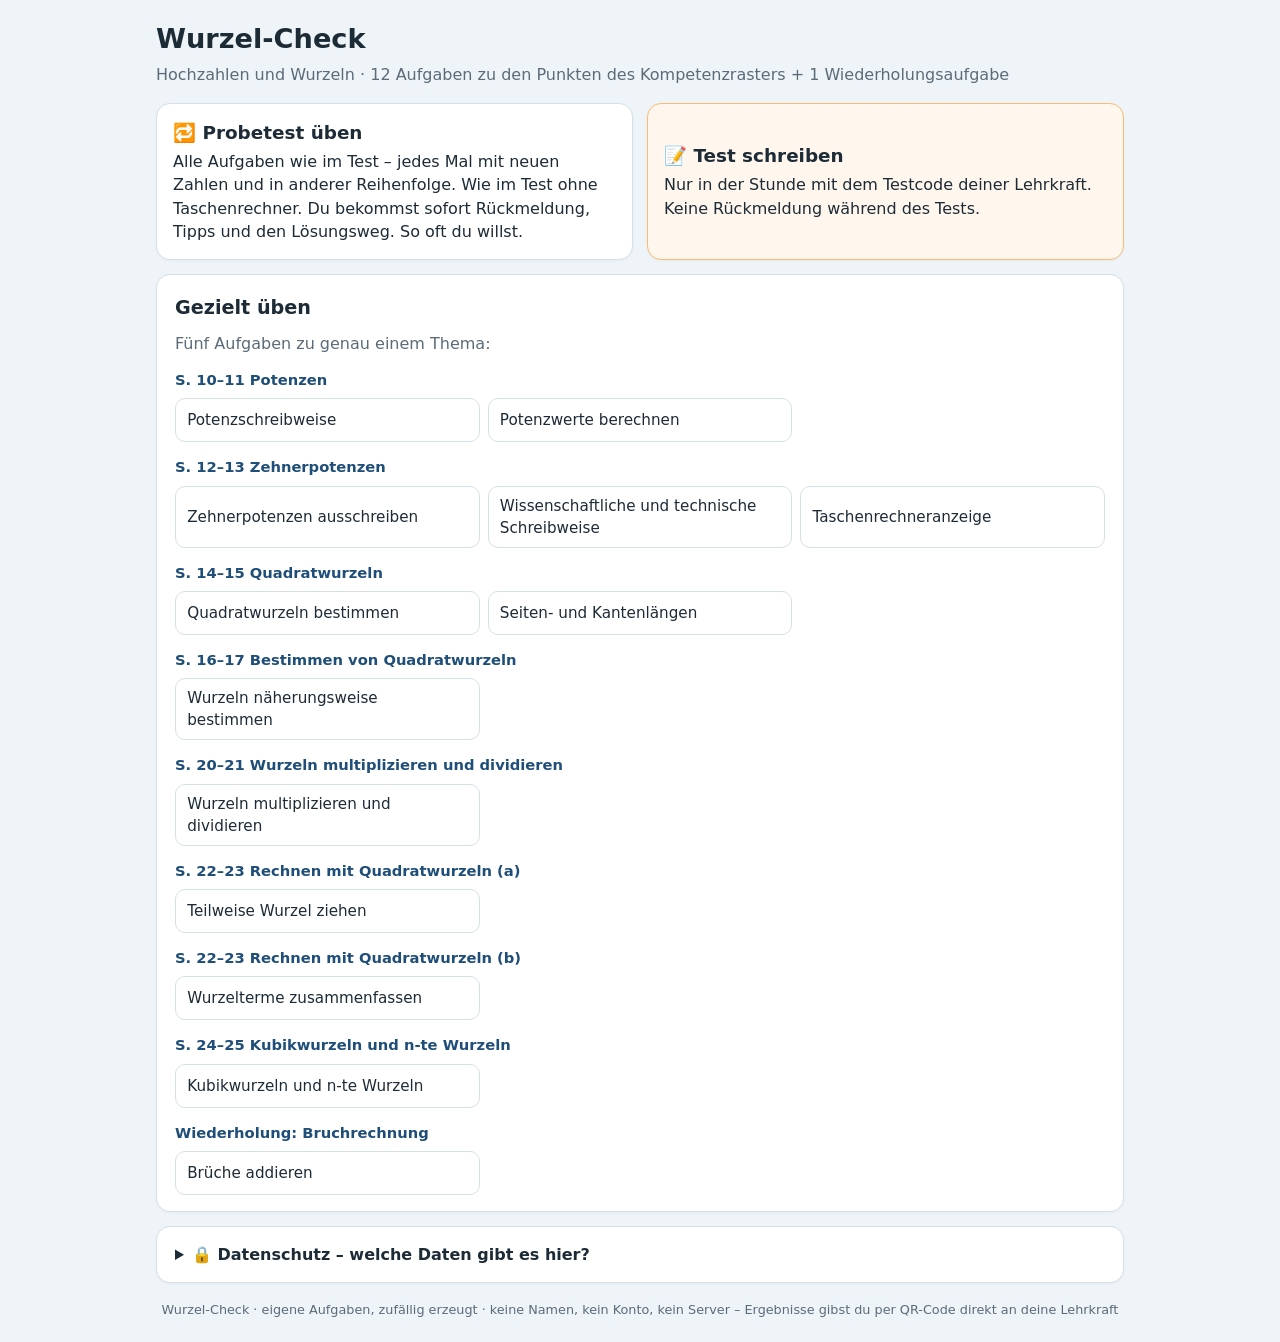
==== index.html @ 597c824a "Lehrerseite: Klassenliste als CSV laden (Name;Vorname, UTF-8/Excel), nur im Arbeitsspeicher Co-Autho" ====
<!doctype html>
<html lang="de">
<head>
<meta charset="utf-8">
<meta name="viewport" content="width=device-width, initial-scale=1">
<title>Wurzel-Check</title>
<link rel="stylesheet" href="style.css?v=20261022c">
</head>
<body>
<main>

<!-- ============ START ============ -->
<section id="vHome">
  <h1>Wurzel-Check</h1>
  <p class="muted" style="margin-top:0">Hochzahlen und Wurzeln · 12 Aufgaben zu den Punkten des Kompetenzrasters + 1 Wiederholungsaufgabe</p>
  <div id="resumeBox"></div>
  <div id="openBox"></div>
  <div class="card" id="nrCard"></div>
  <div class="modes">
    <button class="card mode" id="goPractice"><b>🔁 Probetest üben</b>
      Alle Aufgaben wie im Test – jedes Mal mit neuen Zahlen und in anderer Reihenfolge. Wie im Test ohne Taschenrechner. Du bekommst sofort Rückmeldung, Tipps und den Lösungsweg. So oft du willst.</button>
    <button class="card mode test" id="goTest"><b>📝 Test schreiben</b>
      Nur in der Stunde mit dem Testcode deiner Lehrkraft. Keine Rückmeldung während des Tests.</button>
  </div>
  <div class="card">
    <h2>Gezielt üben</h2>
    <p class="muted" style="margin:.2rem 0">Fünf Aufgaben zu genau einem Thema:</p>
    <div class="topics" id="topics"></div>
  </div>
  <details class="card" id="dsBox">
    <summary><b>🔒 Datenschutz – welche Daten gibt es hier?</b></summary>
    <ul class="tight">
      <li><b>Kein Name, kein Konto, kein Server.</b> Zum Üben brauchst du gar nichts, nur für den Test deine Wurzel-Check-Nummer. Welche Nummer zu wem gehört, weiß nur deine Lehrkraft.</li>
      <li><b>Auf deinem Gerät</b> (im Browser) werden gespeichert: wie oft du geübt hast (Runden, Aufgaben, richtige Antworten, Übungstage, Übungszeit) und im Test deine Antworten.</li>
      <li><b>Zu deiner Lehrkraft</b> kommen diese Daten nur, wenn du ihr den QR-Code zeigst und sie ihn scannt – direkt von Gerät zu Gerät, ohne Internet.</li>
      <li><b>Wofür:</b> Bewertung des Tests und ein Überblick, wie viel du geübt hast (z. B. für Elterngespräche).</li>
      <li><b>Löschen:</b> Nach dem Test kannst du alles mit einem Knopf löschen. Testdaten löschen sich nach 14 Tagen von selbst, Übungsdaten nach 90 Tagen ohne Übung. Deine Lehrkraft löscht ihre Daten, sobald sie sie in ihre Notenverwaltung übertragen hat.</li>
      <li>Die Seite liegt bei GitHub. Beim Aufrufen speichert GitHub wie jede Webseite deine IP-Adresse, aber keine Antworten oder Ergebnisse.</li>
    </ul>
    <div class="btns"><button class="danger" id="wipeAll">Alle Wurzel-Check-Daten von diesem Gerät löschen</button></div>
  </details>
</section>

<!-- ============ ÜBUNGSNACHWEIS ============ -->
<section id="vProof" class="hidden">
  <div class="card result" id="proofCard"></div>
</section>

<!-- ============ ÜBUNG ============ -->
<section id="vPractice" class="hidden">
  <div class="bar"><span class="chip" id="pProgress"></span><span class="chip" id="pScore"></span><span class="spacer"></span><button id="pHome">← Startseite</button></div>
  <div class="card" id="pCard"></div>
</section>

<!-- ============ TEST-ANMELDUNG ============ -->
<section id="vLogin" class="hidden">
  <div class="card">
    <h2>📝 Test schreiben</h2>
    <p>Melde dich mit deiner <b>Wurzel-Check-Nummer</b> an – <b>nicht</b> mit deinem Namen. Den <b>Testcode</b> zeigt dir deine Lehrkraft.</p>
    <label for="inNr">Deine Wurzel-Check-Nummer (3 Ziffern)</label>
    <input id="inNr" class="field" inputmode="numeric" autocomplete="off" autocapitalize="off" autocorrect="off" spellcheck="false" maxlength="3" placeholder="z. B. 417">
    <label for="inCode">Testcode</label>
    <input id="inCode" class="field" inputmode="numeric" autocomplete="off" autocapitalize="off" autocorrect="off" spellcheck="false" maxlength="5" placeholder="5 Ziffern">
    <div id="loginErr" class="err"></div>
    <div class="btns"><button class="testbtn" id="loginGo">Weiter</button><button id="loginBack">← Startseite</button></div>
    <div id="loginConfirm"></div>
  </div>
</section>

<!-- ============ TEST ============ -->
<section id="vTest" class="hidden">
  <div class="bar"><span class="chip test" id="tWho"></span><span class="chip" id="tCount"></span><span class="spacer"></span><button class="testbtn" id="tSubmit">Abgeben</button></div>
  <div class="notr">✏️ Der ganze Test ist <b>ohne Taschenrechner</b>.</div>
  <div id="tWarn"></div>
  <div class="nav" id="tNav"></div>
  <div class="card" id="tCard"></div>
  <div class="card hidden" id="tConfirm"></div>
</section>

<!-- ============ ABGEGEBEN ============ -->
<section id="vDone" class="hidden">
  <div class="card result" id="doneCard"></div>
</section>

<footer>Wurzel-Check · eigene Aufgaben, zufällig erzeugt · keine Namen, kein Konto, kein Server – Ergebnisse gibst du per QR-Code direkt an deine Lehrkraft</footer>
</main>

<script src="lib/qrcode.js"></script>
<script src="aufgaben.js?v=20261022b"></script>
<script>
"use strict";
const VIEWS = ['vHome', 'vPractice', 'vLogin', 'vTest', 'vDone', 'vProof'];
function show(v) { VIEWS.forEach(x => $(x).classList.toggle('hidden', x !== v)); window.scrollTo(0, 0); if (typeof keepAwake === 'function') keepAwake(v === 'vTest' || v === 'vDone'); }
const store = {
  get(k) { try { return JSON.parse(localStorage.getItem(k)); } catch (e) { return null; } },
  set(k, v) { try { localStorage.setItem(k, JSON.stringify(v)); } catch (e) {} }
};
const ACTIVE = 'wurzelcheck.aktiv', NRKEY = 'wurzelcheck.nummer', PKEY = 'wurzelcheck.uebung';
const DAY = 86400000;

/* ---------- Übungsstatistik ---------- */
function getPractice() {
  let p = store.get(PKEY);
  if (!p) p = { dev: Math.random().toString(36).slice(2, 8), rounds: 0, drills: 0, tasks: 0, correct: 0, days: [], minutes: 0, last: '' };
  return p;
}
/* Gezählt wird nur echtes Üben: eine Aufgabe ab 5 s Bearbeitungszeit, ein Übungstag ab 3 solchen Aufgaben,
   eine Runde/Themen-Übung nur, wenn mindestens 80 % ihrer Aufgaben echt bearbeitet wurden. Bloßes Öffnen zählt nie. */
const MIN_SECS = 5, DAY_MIN_TASKS = 3, ROUND_SHARE = 0.8;
function notePractice(fn) { const p = getPractice(); fn(p); store.set(PKEY, p); }
function noteTask(correctFirst, secs) {
  notePractice(p => {
    p.tasks++; if (correctFirst) p.correct++; p.minutes += Math.min(5, secs / 60);   // höchstens 5 min pro Aufgabe anrechnen
    const d = today(); p.dayTasks = p.dayTasks || {}; p.dayTasks[d] = (p.dayTasks[d] || 0) + 1;
    if (p.dayTasks[d] >= DAY_MIN_TASKS && !p.days.includes(d)) p.days.push(d);
    p.last = d;
  });
}

/* ---------- Automatisches Aufräumen: Tests nach 14 Tagen, Übung nach 90 Tagen ohne Aktivität ---------- */
function cleanup() {
  try {
    for (let i = localStorage.length - 1; i >= 0; i--) {
      const k = localStorage.key(i);
      if (k && k.startsWith('wurzelcheck.test.')) { const st = store.get(k); if (!st || Date.now() - st.start > 14 * DAY) localStorage.removeItem(k); }
    }
    const act = store.get(ACTIVE); if (act && !store.get(tkey(act.code, act.nr))) localStorage.removeItem(ACTIVE);
    const p = store.get(PKEY); if (p && p.last && Date.now() - new Date(p.last).getTime() > 90 * DAY) localStorage.removeItem(PKEY);
  } catch (e) {}
}
function wipeAll() {
  try { for (let i = localStorage.length - 1; i >= 0; i--) { const k = localStorage.key(i); if (k && k.startsWith('wurzelcheck.')) localStorage.removeItem(k); } } catch (e) {}
  T = null;
}
const tkey = (code, nr) => `wurzelcheck.test.${code}.${nr}`;

/* ---------- gemeinsame Eingabe-Bausteine ---------- */
function inputHtml(t, a = {}) {
  const v = x => (x == null ? '' : String(x).replace(/"/g, '&quot;'));
  if (t.type === 'num') return `<div class="answer">${t.pre ? `<span>${t.pre}</span>` : ''}<input id="a1" inputmode="decimal" autocomplete="off" autocapitalize="off" autocorrect="off" spellcheck="false" aria-label="Antwort" value="${v(a.a1)}">${t.post ? `<span>${t.post}</span>` : ''}</div>`;
  if (t.type === 'sci') return `<div class="answer"><input id="a1" class="s" inputmode="decimal" autocomplete="off" autocapitalize="off" autocorrect="off" spellcheck="false" aria-label="Zahl vor der Zehnerpotenz" value="${v(a.a1)}"><span class="pow10">· 10<input id="a2" class="s exp" inputmode="numeric" autocomplete="off" autocapitalize="off" autocorrect="off" spellcheck="false" aria-label="Exponent (Hochzahl)" value="${v(a.a2)}"></span></div><small class="muted">Links die Zahl vor der Zehnerpotenz, rechts oben die Hochzahl.</small>`;
  if (t.type === 'surd') return `<div class="answer"><input id="a1" class="s" inputmode="numeric" autocomplete="off" autocapitalize="off" autocorrect="off" spellcheck="false" aria-label="Zahl vor der Wurzel" value="${v(a.a1)}"><span>· √</span><input id="a2" class="s" inputmode="numeric" autocomplete="off" autocapitalize="off" autocorrect="off" spellcheck="false" aria-label="Zahl unter der Wurzel" value="${v(a.a2)}">${t.post ? `<span>${t.post}</span>` : ''}</div><small class="muted">Links die Zahl vor der Wurzel, rechts die Zahl unter der Wurzel.</small>`;
  if (t.type === 'frac') return `<div class="answer"><span class="fracin"><input id="a1" class="s" inputmode="numeric" autocomplete="off" autocapitalize="off" autocorrect="off" spellcheck="false" aria-label="Zähler" value="${v(a.a1)}"><span class="fbar"></span><input id="a2" class="s" inputmode="numeric" autocomplete="off" autocapitalize="off" autocorrect="off" spellcheck="false" aria-label="Nenner" value="${v(a.a2)}"></span></div><small class="muted">Oben der Zähler, unten der Nenner.</small>`;
  if (t.type === 'mc') return `<div class="mc">${t.options.map((o, k) => `<button class="opt ${a.k === k ? 'sel' : ''}" data-k="${k}">${o}</button>`).join('')}</div>`;
}
function taskHtml(t, head, a, extra = '') {
  const rev = SLOTS[t.slot] && SLOTS[t.slot].review;
  return `${rev ? `<div class="revbadge">🔁 Wiederholung aus einem früheren Thema</div>` : ''}<div class="task ${t.sketch ? '' : 'nosketch'}">
    ${t.sketch ? `<div class="sketch">${t.sketch}</div>` : ''}
    <div>
      <div class="qtitle">${head}</div>
      ${t.tr ? '<span class="trbadge ja">🧮 Zusatzaufgabe – hier ist der Taschenrechner erlaubt (kommt so nicht im Test)</span>' : ''}
      <div class="q">${t.q}</div>
      <div id="infoBox" class="infobox hidden"></div>
      ${inputHtml(t, a || {})}
      ${extra}
    </div>
  </div>`;
}
function wireBegriffe(root) {
  root.querySelectorAll('.begriff').forEach(b => b.onclick = () => {
    const box = $('infoBox'), same = !box.classList.contains('hidden') && box.dataset.b === b.dataset.b;
    box.innerHTML = BEGRIFFE[b.dataset.b] || ''; box.dataset.b = b.dataset.b;
    box.classList.toggle('hidden', same);
  });
}
const readInputs = () => ({ a1: $('a1') ? $('a1').value : '', a2: $('a2') ? $('a2').value : '' });

/* ================= STARTSEITE ================= */
function renderHome() {
  let lastArea = '';
  $('topics').innerHTML = SLOTS.map((s, i) => { const h = s.area !== lastArea ? `<div class="tarea">${s.area}</div>` : ''; lastArea = s.area; return `${h}<button data-i="${i}">${s.name}</button>`; }).join('');
  $('topics').querySelectorAll('button').forEach(b => b.onclick = () => startPractice(+b.dataset.i));
  const act = store.get(ACTIVE), st = act && store.get(tkey(act.code, act.nr));
  $('resumeBox').innerHTML = st && !st.submitted
    ? `<div class="card mode test"><b>📝 Dein Test läuft noch</b>Nr. ${st.nr} · Testcode ${st.code}<div class="btns"><button class="testbtn" id="resumeGo">Test fortsetzen</button></div></div>`
    : st && st.submitted ? `<div class="card"><b>✅ Test abgegeben</b> (Nr. ${st.nr}) <button id="resumeGo" style="margin-left:8px">Ergebnis-Code noch einmal zeigen</button></div>` : '';
  if ($('resumeGo')) $('resumeGo').onclick = () => openTest(st.code, st.nr);
  renderNrCard();
  $('openBox').innerHTML = openTopicsHtml(); wireOpenTopics($('openBox'));
  show('vHome');
}
/* Startseite: keine Nummern-Abfrage mehr (zum Üben unnötig). Nur der eigene Übungsstand –
   und der Übungsnachweis für ein zweites Gerät, der erst dann nach der Nummer fragt. */
function renderNrCard() {
  const p = store.get(PKEY);
  if (!p || !p.tasks) { $('nrCard').classList.add('hidden'); return; }
  $('nrCard').classList.remove('hidden');
  $('nrCard').innerHTML = `<div class="row"><div style="flex:1;min-width:220px">Dein Übungsstand: <b>${p.rounds}</b> ${p.rounds === 1 ? 'Runde' : 'Runden'} · <b>${p.drills}</b> Themen-Übungen · ${p.tasks} Aufgaben an ${p.days.length} ${p.days.length === 1 ? 'Tag' : 'Tagen'}<br>
      <small class="muted">Zählt automatisch und steckt später in deinem Test-Ergebnis.</small></div>
    <button id="proofGo">📋 Übungsnachweis</button></div>
    <p class="muted" style="margin:.4rem 0 0"><small>Den Übungsnachweis brauchst du nur, wenn du <b>hier</b> übst, den Test aber auf einem <b>anderen Gerät</b> schreibst.</small></p>`;
  $('proofGo').onclick = () => store.get(NRKEY) ? showProof() : askNrForProof();
}
function askNrForProof() {
  $('proofCard').innerHTML = `<h2>📋 Übungsnachweis</h2>
    <label for="inMyNr">Deine Wurzel-Check-Nummer (3 Ziffern, von deinem Kärtchen)</label>
    <div class="row"><input id="inMyNr" class="field" inputmode="numeric" maxlength="3" autocomplete="off" autocapitalize="off" autocorrect="off" spellcheck="false" placeholder="z. B. 417"><button class="primary" id="nrSave">Weiter</button></div>
    <div id="nrErr" class="err"></div>
    <div class="btns" style="justify-content:center"><button id="proofBack">← Startseite</button></div>`;
  $('nrSave').onclick = () => {
    const v = $('inMyNr').value.trim();
    if (!validNr(v)) { $('nrErr').textContent = 'Diese Nummer gibt es nicht. Schau noch einmal auf dein Kärtchen.'; return; }
    store.set(NRKEY, +v); showProof();
  };
  $('inMyNr').addEventListener('keydown', e => { if (e.key === 'Enter') $('nrSave').click(); });
  $('proofBack').onclick = renderHome;
  show('vProof');
}
function qrSvg(text) { const q = qrcode(0, 'M'); q.addData(text); q.make(); return q.createSvgTag({ cellSize: 4, margin: 2, scalable: true }); }
function showProof() {
  const nr = store.get(NRKEY), p = getPractice();
  $('proofCard').innerHTML = `<h2>📋 Übungsnachweis · Nr. ${nr}</h2>
    <p>${p.rounds} ${p.rounds === 1 ? 'Runde' : 'Runden'} · ${p.drills} Themen-Übungen · ${p.tasks} Aufgaben, davon ${p.correct} beim 1. Versuch richtig · an ${p.days.length} ${p.days.length === 1 ? 'Tag' : 'Tagen'} · ca. ${Math.round(p.minutes)} min</p>
    <p><b>Zeige diesen QR-Code deiner Lehrkraft.</b> Das brauchst du nur, wenn du auf einem <b>anderen Gerät</b> geübt hast als dem, auf dem du den Test schreibst – sonst steckt dein Übungsnachweis schon im Test-Code.</p>
    <div class="qrbox">${qrSvg(makePracticePayload(nr, p))}</div>
    <div class="btns" style="justify-content:center"><button id="proofBack">← Startseite</button><button id="proofNr">Andere Nummer</button></div>`;
  $('proofBack').onclick = renderHome;
  $('proofNr').onclick = () => { try { localStorage.removeItem(NRKEY); } catch (e) {} askNrForProof(); };
  show('vProof');
}
$('wipeAll').onclick = () => { if (confirm('Wirklich alle Wurzel-Check-Daten (Nummer, Übungsstatistik, Tests) von diesem Gerät löschen?')) { wipeAll(); renderHome(); } };
$('goPractice').onclick = () => startPractice(null);
$('goTest').onclick = () => { $('loginErr').textContent = ''; $('loginConfirm').innerHTML = ''; const n = store.get(NRKEY); $('inNr').value = n || ''; show('vLogin'); (n ? $('inCode') : $('inNr')).focus(); };
$('pHome').onclick = renderHome;
$('loginBack').onclick = renderHome;

/* ================= ÜBUNG ================= */
let P = null;
function startPractice(slot) {
  P = { slot, tasks: practiceTasks(slot), i: 0, first: [], fg: [], tries: 0, done: false, a: {}, t0: Date.now(), counted: 0 };
  show('vPractice'); renderPractice();
}
function renderPractice() {
  const t = P.tasks[P.i];
  $('pProgress').textContent = `Aufgabe ${P.i + 1} von ${P.tasks.length}`;
  $('pScore').textContent = `✓ beim 1. Versuch: ${P.first.filter(x => x === 2).length}`;
  P.tries = 0; P.done = false; P.a = {}; P.t0 = Date.now();
  const head = `${SLOTS[t.slot].area} · ${SLOTS[t.slot].name}`;
  $('pCard').innerHTML = taskHtml(t, head, {},
    `${t.type === 'mc' ? '<p class="muted" style="margin:.2rem 0 0"><small>Tippe deine Antwort an und bestätige dann mit „Prüfen“.</small></p>' : ''}<div class="btns"><button class="primary" id="pCheck">Prüfen ✓</button><button id="pHint">💡 Tipp</button></div><div id="fb"></div>`);
  $('pCard').classList.toggle('review', !!SLOTS[t.slot].review);
  wireBegriffe($('pCard'));
  if (t.type === 'mc') {
    // Antippen markiert nur (versehentliches Antippen wird nicht gewertet); bewertet wird erst mit „Prüfen“
    $('pCard').querySelectorAll('.opt').forEach(b => b.onclick = () => {
      if (P.done) return;
      P.a = { k: +b.dataset.k };
      $('pCard').querySelectorAll('.opt').forEach(x => x.classList.toggle('sel', x === b));
      if ($('fb').querySelector('.warn')) $('fb').innerHTML = '';
    });
    $('pCheck').onclick = () => practiceCheck();
  }
  else {
    $('pCheck').onclick = () => { P.a = readInputs(); practiceCheck(); };
    $('pCard').querySelectorAll('input').forEach(inp => inp.addEventListener('keydown', e => {
      if (e.key !== 'Enter') return;
      if (inp.id === 'a1' && $('a2') && $('a2').value.trim() === '') { e.preventDefault(); $('a2').focus(); return; }   // erst ins zweite Feld
      P.a = readInputs(); practiceCheck();
    }));
    setTimeout(() => $('a1') && $('a1').focus({ preventScroll: true }), 50);
  }
  $('pHint').onclick = () => { if (!P.done) $('fb').innerHTML = `<div class="fb hint">💡 ${t.hint}</div>`; };
}
function practiceCheck() {
  if (P.done) return;
  const t = P.tasks[P.i], g = grade(t, P.a);
  const solHtml = `<ol class="sol">${t.sol.map(s => `<li>${s}</li>`).join('')}</ol>`;
  const next = `<div class="btns"><button class="primary" id="pNext">${P.i + 1 < P.tasks.length ? 'Nächste Aufgabe →' : 'Auswertung →'}</button></div>`;
  if (g === -1) { $('fb').innerHTML = `<div class="fb warn">${t.type === 'mc' ? 'Bitte tippe zuerst eine Antwort an.' : 'Bitte trage zuerst eine Antwort ein.'}</div>`; return; }
  if (P.fg[P.i] === undefined) P.fg[P.i] = g;   // erste Abgabe zählt für die Note – wie im Test
  if (g === 1) { $('fb').innerHTML = `<div class="fb hint">Fast! Der Wert stimmt, aber die Form noch nicht. ${t.type === 'sci' ? 'Vor dem Komma muss genau eine Ziffer von 1 bis 9 stehen.' : 'Steckt unter der Wurzel noch eine Quadratzahl?'} Verbessere noch.</div>`; return; }
  if (g === 2) {
    if (P.tries === 0) P.first[P.i] = 2;
    $('pScore').textContent = `✓ beim 1. Versuch: ${P.first.filter(x => x === 2).length}`;
    if (t.type === 'mc') $('pCard').querySelectorAll('.opt').forEach(b => b.classList.toggle('sel', +b.dataset.k === P.a.k));
    $('fb').innerHTML = `<div class="fb ok">✅ Richtig!${solHtml}</div>${next}`;
  } else if (P.tries === 0) {
    P.tries = 1; P.first[P.i] = 0;
    if (t.type === 'mc') { $('pCard').querySelectorAll('.opt').forEach(b => { if (+b.dataset.k === P.a.k) b.disabled = true; b.classList.remove('sel'); }); P.a = {}; }
    $('fb').innerHTML = `<div class="fb bad">Leider falsch. Schau dir den Tipp an und versuche es noch einmal.</div><div class="fb hint">💡 ${t.hint}</div>`;
    return;
  } else {
    $('fb').innerHTML = `<div class="fb bad">Leider wieder falsch. Richtig ist: <b>${correctText(t)}</b>${solHtml}</div>${next}`;
  }
  P.done = true;
  const secs = (Date.now() - P.t0) / 1000;
  if (secs >= MIN_SECS) { noteTask(P.first[P.i] === 2, secs); P.counted++; }   // Durchklicken zählt nicht
  $('pCard').querySelectorAll('input,.opt,#pCheck,#pHint').forEach(x => x.disabled = true);
  $('pNext').onclick = () => { P.i++; P.i < P.tasks.length ? renderPractice() : practiceSummary(); };
  $('pNext').focus();
}
/* Offene Themen aus dem letzten Probetest: bleiben gespeichert, bis alle geübt sind oder ein neuer Probetest kommt */
const OKEY = 'wurzelcheck.offen';
/* Was im letzten Durchlauf (Probetest oder Test) nicht geklappt hat – bleibt auf der Startseite stehen */
function setOpenTopics(tasks, grades, source, key = '') {
  const slots = [...new Set(tasks.map((t, i) => grades[i] !== 2 ? t.slot : null).filter(x => x !== null))].sort((a, b) => a - b);
  store.set(OKEY, { slots, done: [], source, key, date: today() });
}
function openTopicsHtml(cur = null) {
  const o = store.get(OKEY);
  if (!o || !o.slots) return '';
  const was = o.source === 'test' ? 'Test' : 'Probetest';
  const wann = o.date ? (o.date === today() ? 'heute' : `am ${o.date.slice(8, 10)}.${o.date.slice(5, 7)}.`) : '';
  if (!o.slots.length) return `<div class="card opentopics"><h2 style="margin:0">🎉 In deinem letzten ${was} ${wann} hat alles geklappt!</h2></div>`;
  const left = o.slots.filter(sl => !o.done.includes(sl));
  return `<div class="card opentopics">
    <h2 style="margin-top:0">${left.length ? `Das hat in deinem letzten ${was} ${wann} nicht geklappt <span class="muted" style="font-weight:400">(${o.done.length} von ${o.slots.length} geübt)</span>` : `✅ Alles aus deinem letzten ${was} nachgeübt!`}</h2>
    ${left.length ? '<p class="muted" style="margin-top:0">Tippe ein Thema an – fünf Aufgaben dazu. Danach kommst du hierher zurück.</p>' : '<p style="margin-top:0">Stark! Jetzt am besten noch einmal einen ganzen Probetest machen.</p>'}
    <div class="topics">${o.slots.map(sl => `<button data-i="${sl}" class="${o.done.includes(sl) ? 'donetopic' : ''} ${sl === cur ? 'curtopic' : ''}">${o.done.includes(sl) ? '✓ ' : ''}${SLOTS[sl].name}<br><small class="muted">${SLOTS[sl].area}</small></button>`).join('')}</div>
  </div>`;
}
function wireOpenTopics(root) { root.querySelectorAll('.opentopics .topics button').forEach(b => b.onclick = () => startPractice(+b.dataset.i)); }

function practiceSummary() {
  $('pCard').classList.remove('review');
  if (P.counted >= ROUND_SHARE * P.tasks.length) notePractice(p => { if (P.slot === null) p.rounds++; else p.drills++; });
  const n = P.first.filter(x => x === 2).length, N = P.tasks.length;
  const pts = P.fg.reduce((s, g) => s + points(g), 0), full = P.slot === null;
  $('pProgress').textContent = 'Auswertung'; $('pScore').textContent = full ? `${fmtPts(pts)} von ${N} Punkten` : `${n} von ${N}`;
  if (full) {
    // neue Liste offener Themen (✗ und ½), in der Reihenfolge des Kompetenzrasters
    setOpenTopics(P.tasks, P.fg, 'probe');
    const open = store.get(OKEY).slots;
    $('pCard').innerHTML = `<div class="result">
      <div class="score">${fmtPts(pts)} / ${N} Punkte</div>
      <div class="note">Das wäre die Note <b>${fmtNote(noteFor(pts))}</b></div>
      <p class="muted"><small>Gewertet wird wie im Test: jeweils dein erster Versuch, ½ Punkt, wenn der Wert stimmt, aber nicht vollständig vereinfacht ist.</small></p>
      <p>${!open.length ? 'Alles beim ersten Versuch richtig – stark! 🎉' : n >= N * 0.75 ? 'Schon richtig gut! Übe die offenen Themen unten noch einmal gezielt.' : 'Übe die offenen Themen unten gezielt – dann gleich noch eine Runde!'}</p>
      </div>
      ${openTopicsHtml()}
      <h2>Dein Stand im Kompetenzraster</h2>
      <p class="muted" style="margin-top:0">✗ und ½ zeigen dir, welche Zeilen im Kompetenzraster du noch üben solltest – dort stehen auch die passenden Buchaufgaben.</p>
      ${rasterReport(P.tasks, P.fg, true)}
      <div class="btns" style="margin-top:14px"><button class="primary" id="pAgain">🔁 Neue Runde mit neuen Zahlen</button><button id="pBack">← Startseite</button></div>`;
    $('pCard').querySelectorAll('.rreport button').forEach(b => b.onclick = () => startPractice(+b.dataset.i));
  } else {
    // Themen-Übung fertig: in der Liste abhaken und dorthin zurückführen
    const o = store.get(OKEY);
    if (o && o.slots.includes(P.slot) && !o.done.includes(P.slot)) { o.done.push(P.slot); store.set(OKEY, o); }
    $('pCard').innerHTML = `<div class="result">
      <div class="qtitle">${SLOTS[P.slot].area} · ${SLOTS[P.slot].name}</div>
      <div class="score">${n} / ${N}</div>
      <p>${n === N ? 'Alles beim ersten Versuch richtig – stark! 🎉' : n >= N - 1 ? 'Gut gemacht!' : 'Noch nicht ganz sicher – übe dieses Thema ruhig noch einmal.'}</p>
      </div>
      ${openTopicsHtml(P.slot)}
      <div class="btns" style="margin-top:14px"><button class="primary" id="pRepeat">🔁 Dieses Thema noch einmal</button><button id="pAgain">Neuer Probetest</button><button id="pBack">← Startseite</button></div>`;
    $('pRepeat').onclick = () => startPractice(P.slot);
  }
  wireOpenTopics($('pCard'));
  $('pAgain').onclick = () => startPractice(null);
  $('pBack').onclick = renderHome;
}

/* ================= TEST ================= */
let T = null;   // { code, nr, tasks, st }
$('loginGo').onclick = () => {
  const nrTxt = $('inNr').value.trim(), nr = parseInt(nrTxt, 10), code = $('inCode').value.trim();
  $('loginConfirm').innerHTML = '';
  if (!validNr(nrTxt)) { $('loginErr').textContent = 'Diese Wurzel-Check-Nummer gibt es nicht. Schau noch einmal auf deinen Zettel.'; return; }
  if (!validCode(code)) { $('loginErr').textContent = 'Dieser Testcode stimmt nicht. Schau noch einmal genau hin.'; return; }
  $('loginErr').textContent = '';
  $('loginConfirm').innerHTML = `<div class="fb warn" style="margin-top:14px">Deine Wurzel-Check-Nummer ist <b>${nr}</b>. Stimmt das?
    <div class="btns"><button class="testbtn" id="lcYes">Ja, Test starten</button><button id="lcNo">Nein, ändern</button></div></div>`;
  $('lcYes').onclick = () => { if (!store.get(NRKEY)) store.set(NRKEY, nr); openTest(code, nr); };
  $('lcNo').onclick = () => { $('loginConfirm').innerHTML = ''; $('inNr').focus(); };
};
['inNr', 'inCode'].forEach(id => $(id).addEventListener('keydown', e => { if (e.key === 'Enter') $('loginGo').click(); }));

function openTest(code, nr) {
  let st = store.get(tkey(code, nr));
  if (!st) st = { code, nr, answers: Array(SLOTS.length).fill(null), tabs: 0, start: Date.now(), submitted: false, cur: 0 };
  store.set(tkey(code, nr), st); store.set(ACTIVE, { code, nr });
  T = { code, nr, tasks: testTasks(code, nr), st };
  if (st.submitted) return renderDone();
  show('vTest'); renderTest();
}
const saveT = () => store.set(tkey(T.code, T.nr), T.st);
function answered(a) { return a && (a.k != null || String(a.a1 || '').trim() !== '' || String(a.a2 || '').trim() !== ''); }
function captureCurrent() {
  if (!T || T.st.submitted) return;
  const t = T.tasks[T.st.cur];
  if (t.type !== 'mc' && $('a1')) { T.st.answers[T.st.cur] = readInputs(); saveT(); }
}
function renderTest() {
  const st = T.st, t = T.tasks[st.cur];
  $('tWho').textContent = `Test · Nr. ${T.nr}`;
  $('tCount').textContent = `${st.answers.filter(answered).length} von ${SLOTS.length} beantwortet`;
  $('tNav').innerHTML = T.tasks.map((x, i) => `<button class="${answered(st.answers[i]) ? 'done' : ''} ${i === st.cur ? 'cur' : ''} ${SLOTS[x.slot].review ? 'rev' : ''}" data-i="${i}" aria-label="Aufgabe ${i + 1}">${SLOTS[x.slot].review ? '🔁' : i + 1}</button>`).join('');
  $('tNav').querySelectorAll('button').forEach(b => b.onclick = () => { captureCurrent(); st.cur = +b.dataset.i; saveT(); renderTest(); });
  $('tCard').innerHTML = taskHtml(t, `Aufgabe ${st.cur + 1} · ${SLOTS[t.slot].area}`, st.answers[st.cur],
    `<div class="btns">${st.cur > 0 ? '<button id="tPrev">← Zurück</button>' : ''}${st.cur + 1 < SLOTS.length ? '<button class="primary" id="tNext">Weiter →</button>' : '<button class="testbtn" id="tEnd">Fertig → Abgeben</button>'}</div>
     <p class="muted" style="margin-top:10px"><small>Deine Antworten werden automatisch gespeichert. Du kannst jederzeit zu einer Aufgabe zurückspringen.</small></p>`);
  $('tCard').classList.remove('hidden'); $('tConfirm').classList.add('hidden');
  $('tCard').classList.toggle('review', !!SLOTS[t.slot].review);
  // Im Test keine Hilfen: Fachbegriffe sind hier normaler Text (die Erklärung mit Beispielen gibt es nur in der Übung)
  $('tCard').querySelectorAll('.begriff').forEach(b => { b.replaceWith(document.createTextNode(b.textContent)); });
  if ($('infoBox')) $('infoBox').remove();
  if (t.type === 'mc') $('tCard').querySelectorAll('.opt').forEach(b => b.onclick = () => {
    st.answers[st.cur] = { k: +b.dataset.k }; saveT();
    $('tCard').querySelectorAll('.opt').forEach(x => x.classList.toggle('sel', x === b));
    $('tCount').textContent = `${st.answers.filter(answered).length} von ${SLOTS.length} beantwortet`;
    $('tNav').children[st.cur].classList.add('done');
  });
  else $('tCard').querySelectorAll('input').forEach(inp => {
    inp.addEventListener('input', () => { captureCurrent(); $('tNav').children[st.cur].classList.toggle('done', answered(st.answers[st.cur])); $('tCount').textContent = `${st.answers.filter(answered).length} von ${SLOTS.length} beantwortet`; });
    inp.addEventListener('keydown', e => { if (e.key === 'Enter' && $('tNext')) $('tNext').click(); });
  });
  if ($('tPrev')) $('tPrev').onclick = () => { captureCurrent(); st.cur--; saveT(); renderTest(); };
  if ($('tNext')) $('tNext').onclick = () => { captureCurrent(); st.cur++; saveT(); renderTest(); };
  if ($('tEnd')) $('tEnd').onclick = askSubmit;
}
$('tSubmit').onclick = askSubmit;
function askSubmit() {
  captureCurrent();
  const open = T.st.answers.map((a, i) => answered(a) ? null : i + 1).filter(Boolean);
  $('tCard').classList.add('hidden'); $('tConfirm').classList.remove('hidden');
  $('tConfirm').innerHTML = `<h2>Test abgeben?</h2>
    ${open.length ? `<p class="err">Noch nicht beantwortet: Aufgabe ${open.join(', ')}</p>` : '<p>Du hast alle Aufgaben beantwortet.</p>'}
    <p>Nach dem Abgeben kannst du nichts mehr ändern.</p>
    <div class="btns"><button class="testbtn" id="cYes">Ja, endgültig abgeben</button><button id="cNo">Nein, zurück zum Test</button></div>`;
  $('cNo').onclick = renderTest;
  $('cYes').onclick = () => {
    T.st.submitted = true; T.st.end = Date.now(); saveT(); renderDone();
  };
}
document.addEventListener('visibilitychange', () => {
  if (!T || T.st.submitted || $('vTest').classList.contains('hidden')) return;
  if (document.hidden) { captureCurrent(); T.st.tabs++; saveT(); }
  else if (T.st.tabs > 0) $('tWarn').innerHTML = `<div class="warnbanner">⚠️ Du hast den Test verlassen (${T.st.tabs}×). Das wird deiner Lehrkraft angezeigt.</div>`;
});

/* ---------- Übersicht für die Klassenarbeit (nach dem Test) ----------
   Bewusst OHNE Buchseiten/Aufgabennummern: nur Abschnitt + „Ich kann …“-Punkt des Kompetenzrasters.
   Welche Aufgaben dazu gehören, steht allein im Raster – so bleibt die App richtig, wenn das Raster geändert wird. */
function buildOverview(T, grades, pts, when) {
  const note = noteFor(pts), d = new Date(when);
  const datum = d.toLocaleDateString('de-DE', { weekday: 'long', day: '2-digit', month: '2-digit', year: 'numeric' });
  const seen = new Set(), areas = [];
  T.tasks.map((t, i) => [t, grades[i]]).filter(([, g]) => g !== 2).sort((a, b) => a[0].slot - b[0].slot).forEach(([t, g]) => {
    if (seen.has(t.can)) return; seen.add(t.can);
    areas.push({ area: SLOTS[t.slot].area.replace(/^S\.\s*\d+\s*[–-]\s*\d+\s*/, ''), can: t.can, half: g === 1, rev: !!SLOTS[t.slot].review });   // nur das Thema, ohne Buchseiten
  });
  let text, next;
  if (note <= 1.5) {
    text = 'Sehr gut – deine Grundlagen sitzen! Der Test prüft aber nur die Grundlagen. In der Klassenarbeit kommen auch schwierigere Aufgaben.';
    next = 'Rechne zur Vorbereitung die schweren Aufgaben (★★★) aus deinem Kompetenzraster.';
  } else if (note <= 2.5) {
    text = 'Gut – die meisten Grundlagen sitzen. Der Test prüft nur die Grundlagen; in der Klassenarbeit kommen auch schwierigere Aufgaben.';
    next = 'Schau dir zuerst die Punkte unten im Kompetenzraster an. Rechne danach die ★★-Aufgaben aus deinem Kompetenzraster.';
  } else {
    text = 'Bei den Grundlagen bist du noch nicht sicher. Der Test prüft nur die Grundlagen – und auf ihnen baut die Klassenarbeit auf.';
    next = 'Übe zuerst die Punkte unten mit den ★-Aufgaben aus deinem Kompetenzraster und mach danach noch einmal Probetests im Wurzel-Check.';
  }
  return { nr: T.nr, datum, note, pts, max: SLOTS.length, text, next, areas };
}
function overviewHtml(o) {
  const areaRow = a => `<div class="ovrow ${a.rev ? 'rev' : ''}"><div class="ovarea">${a.rev ? '🔁 ' : ''}${a.area}${a.rev ? ' <span class="muted" style="font-weight:400">(nicht im Kompetenzraster – im Heft wiederholen)</span>' : ''}</div>
    <div>${a.half ? '½' : '✗'} Ich kann ${a.can}${a.half ? ' <span class="muted">(fast – nur noch nicht ganz vereinfacht)</span>' : ''}</div></div>`;
  return `<div class="overview" id="overview">
    <div class="ovhead"><div><b>Meine Übersicht zur Klassenarbeit</b><br><span class="muted">Potenzen und Wurzeln · Wurzel-Check-Test vom ${o.datum}</span></div><div class="ovnote">Note <b>${fmtNote(o.note)}</b><br><small>${fmtPts(o.pts)} von ${o.max} Punkten · Nr. ${o.nr}</small></div></div>
    <p class="ovtext">${o.text}</p>
    <p class="ovnext">👉 ${o.next}</p>
    ${o.areas.length ? `<h3>Diese Punkte im Kompetenzraster solltest du dir noch einmal anschauen</h3>${o.areas.map(areaRow).join('')}` : '<h3>🎉 Im Test war alles richtig.</h3>'}
  </div>`;
}
/* Übersicht als Bild (PNG) zeichnen – ohne Zusatzbibliothek, direkt auf ein Canvas */
function overviewCanvas(o) {
  const W = 1080, PAD = 56, S = 2, c = document.createElement('canvas'), x = c.getContext('2d');
  const font = (w, sz) => `${w} ${sz}px system-ui,-apple-system,"Segoe UI",Roboto,sans-serif`;
  const items = [];
  const add = (txt, sz, w = '400', col = '#1d2b36', gap = 8, indent = 0) => items.push({ txt, sz, w, col, gap, indent });
  add('Meine Übersicht zur Klassenarbeit', 40, '800', '#1f4e79', 4);
  add(`Potenzen und Wurzeln · Wurzel-Check-Test vom ${o.datum}`, 24, '400', '#5b6b78', 22);
  add(`Note ${fmtNote(o.note)}`, 56, '800', '#1f6fa8', 2);
  add(`${fmtPts(o.pts)} von ${o.max} Punkten · Nr. ${o.nr}`, 24, '400', '#5b6b78', 24);
  add(o.text, 26, '400', '#1d2b36', 14);
  add('👉 ' + o.next, 26, '700', '#1d2b36', 26);
  if (o.areas.length) {
    add('Diese Punkte im Kompetenzraster solltest du dir noch einmal anschauen:', 28, '700', '#1f4e79', 12);
    o.areas.forEach(a => {
      add(`${a.area}${a.rev ? ' (nicht im Kompetenzraster – im Heft wiederholen)' : ''}`, 22, '700', a.rev ? '#0f766e' : '#1f4e79', 2);
      add(`${a.half ? '½' : '✗'}  Ich kann ${a.can}`, 25, '400', '#1d2b36', 16, 24);
    });
  } else add('Im Test war alles richtig. 🎉', 28, '700', '#2e8b57', 16);
  add('Der Test prüft nur die Grundlagen. Die passenden Aufgaben findest du in deinem Kompetenzraster.', 20, '400', '#5b6b78', 0);
  const lines = [];
  items.forEach(it => {
    x.font = font(it.w, it.sz); const maxW = W - 2 * PAD - it.indent;
    let line = '';
    it.txt.split(' ').forEach(word => { const t = line ? line + ' ' + word : word; if (x.measureText(t).width > maxW && line) { lines.push({ ...it, txt: line, gap: 0 }); line = word; } else line = t; });
    lines.push({ ...it, txt: line });
  });
  const H = PAD * 2 + lines.reduce((h, l) => h + l.sz * 1.3 + l.gap, 0);
  c.width = W * S; c.height = Math.ceil(H) * S; x.scale(S, S);
  x.fillStyle = '#ffffff'; x.fillRect(0, 0, W, H);
  x.fillStyle = '#1f4e79'; x.fillRect(0, 0, W, 10);
  let y = PAD;
  lines.forEach(l => { x.font = font(l.w, l.sz); x.fillStyle = l.col; x.textBaseline = 'top'; x.fillText(l.txt, PAD + l.indent, y); y += l.sz * 1.3 + l.gap; });
  return c;
}
async function saveOverview(o) {
  const c = overviewCanvas(o), name = `wurzel-check-uebersicht-${today()}.png`;
  const blob = await new Promise(r => c.toBlob(r, 'image/png'));
  try {
    const file = new File([blob], name, { type: 'image/png' });
    if (navigator.canShare && navigator.canShare({ files: [file] })) { await navigator.share({ files: [file], title: 'Meine Übersicht zur Klassenarbeit' }); return; }   // iPad: „Bild sichern“ → Fotos
  } catch (e) { if (e && e.name === 'AbortError') return; }
  const a = document.createElement('a'); a.href = URL.createObjectURL(blob); a.download = name; document.body.appendChild(a); a.click(); a.remove();
}

function renderDone() {
  const st = T.st, grades = T.tasks.map((t, i) => grade(t, st.answers[i]));
  // Liste für die Startseite nur einmal pro Test anlegen (beim erneuten Öffnen des Ergebnisses nicht zurücksetzen)
  const o = store.get(OKEY), key = `test|${T.code}|${T.nr}`;
  if (!o || o.key !== key) setOpenTopics(T.tasks, grades, 'test', key);
  const pts = grades.reduce((s, g) => s + points(g), 0);
  const minutes = Math.max(1, Math.round(((st.end || Date.now()) - st.start) / 60000));
  const payload = makePayload(T.code, T.nr, st.tabs, minutes, st.answers, store.get(PKEY));
  const short = makeShortCode(T.code, T.nr, st.tabs, grades);
  let qrHtml = '';
  try { qrHtml = qrSvg(payload); }
  catch (e) { qrHtml = '<p class="err">QR-Code konnte nicht erzeugt werden – nutze den Code darunter.</p>'; }
  const ov = buildOverview(T, grades, pts, st.end || Date.now());
  $('doneCard').innerHTML = `
    <h2>✅ Test abgegeben · Nr. ${T.nr}</h2>
    <div class="score">${fmtPts(pts)} / ${SLOTS.length} Punkte</div>
    <div class="note">Note <b>${fmtNote(noteFor(pts))}</b></div>
    <p><b>Zeige diesen QR-Code deiner Lehrkraft zum Scannen</b> – so, wie sie es in der Stunde ansagt. Lass die Seite so lange offen.</p>
    <div class="qrbox">${qrHtml}</div>
    <p class="muted" style="margin:.2rem 0">Falls der Scan nicht klappt, diesen Code ansagen:</p>
    <div class="shortcode">${short}</div>
    ${overviewHtml(ov)}
    <div class="btns" style="justify-content:center"><button class="primary" id="dSave">📥 Übersicht als Bild speichern</button></div>
    <p class="muted" style="margin:.2rem 0 0"><small>Oder einfach einen Screenshot machen (obere Taste + Lauter-Taste gleichzeitig).</small></p>
    <h2 style="margin-top:18px">Alle Aufgaben im Überblick</h2>
    ${rasterReport(T.tasks, grades)}
    <p class="muted"><small>½ = Wert richtig, aber nicht vollständig vereinfacht bzw. nicht in der verlangten Schreibweise.</small></p>
    <div class="btns" style="justify-content:center"><button id="dHome">← Startseite</button><button class="danger" id="dWipe">Fertig – Daten von diesem Gerät löschen</button></div>
    <div id="dWipeAsk"></div>`;
  $('dHome').onclick = renderHome;
  $('dSave').onclick = () => saveOverview(ov);
  $('dWipe').onclick = () => {
    $('dWipeAsk').innerHTML = `<div class="fb warn" style="margin-top:12px">Hat deine Lehrkraft deinen QR-Code schon gescannt? Danach ist alles weg: Test, Nummer und Übungsstatistik.
      <div class="btns" style="justify-content:center"><button class="danger" id="dWipeYes">Ja, gescannt – jetzt löschen</button><button id="dWipeNo">Nein, noch nicht</button></div></div>`;
    $('dWipeNo').onclick = () => $('dWipeAsk').innerHTML = '';
    $('dWipeYes').onclick = () => { wipeAll(); renderHome(); };
  };
  show('vDone');
}

/* ---------- iPad: Bildschirm im Test und beim Ergebnis-QR wach halten ----------
   Sonst sperrt sich das iPad beim Nachdenken, und das würde als „Test verlassen“ gezählt. */
let wakeLock = null;
async function keepAwake(on) {
  try {
    if (on && !wakeLock && navigator.wakeLock) { wakeLock = await navigator.wakeLock.request('screen'); wakeLock.addEventListener('release', () => { wakeLock = null; }); }
    if (!on && wakeLock) { await wakeLock.release(); wakeLock = null; }
  } catch (e) { wakeLock = null; }
}
const inTestOrDone = () => !$('vTest').classList.contains('hidden') || !$('vDone').classList.contains('hidden');
document.addEventListener('visibilitychange', () => { if (!document.hidden && inTestOrDone()) keepAwake(true); });
/* Beim Antippen eines Eingabefelds: Feld samt Knöpfen mittig rücken, damit die Bildschirmtastatur nichts verdeckt */
document.addEventListener('focusin', e => {
  if (e.target.matches('.answer input, .fracin input')) setTimeout(() => (e.target.closest('.answer') || e.target).scrollIntoView({ block: 'center', behavior: 'smooth' }), 350);
});

/* ---------- Start ---------- */
cleanup();
renderHome();
if (location.hash === '#test') $('goTest').click();
</script>
</body>
</html>
---- style.css ----
:root{
  --bg:#eef4f8; --card:#ffffff; --ink:#1d2b36; --muted:#5b6b78; --line:#d5e0e8;
  --sea:#1f6fa8; --sea2:#4aa3d8; --accent:#e8742a; --ok:#2e8b57; --bad:#c0392b; --half:#b7791f;
  --soft:#f5f9fc; --blue:#2563eb; --red:#c2410c; --violet:#7c3aed;
  --test:#7c2d12; --testbg:#fff7ed;
}
*{box-sizing:border-box}
html,body{margin:0}
html{-webkit-text-size-adjust:100%;touch-action:manipulation}
body{background:var(--bg);color:var(--ink);font:16px/1.45 system-ui,-apple-system,"Segoe UI",Roboto,sans-serif}
main{max-width:1000px;margin:0 auto;padding:16px}
h1{font-size:1.7rem;margin:.2rem 0 .3rem}
h2{font-size:1.2rem;margin:.2rem 0 .6rem}
.card{background:var(--card);border:1px solid var(--line);border-radius:14px;padding:16px 18px;box-shadow:0 1px 3px rgba(0,0,0,.04);margin-bottom:14px}
button{touch-action:manipulation;-webkit-tap-highlight-color:transparent;-webkit-user-select:none;user-select:none;-webkit-touch-callout:none;min-height:44px;font:inherit;cursor:pointer;border-radius:10px;border:1px solid var(--line);background:#fff;color:var(--ink);padding:.55rem .9rem}
button.primary{background:var(--sea);border-color:var(--sea);color:#fff;font-weight:600}
button.primary:hover{background:#185d8d}
button.testbtn{background:var(--test);border-color:var(--test);color:#fff;font-weight:600}
button.danger{color:var(--bad);border-color:#f3b8b1}
button:disabled{opacity:.45;cursor:default}
.hidden{display:none!important}
.muted{color:var(--muted)}
small{font-size:.85rem}
footer{text-align:center;color:var(--muted);font-size:.8rem;margin:18px 0 6px}
label{font-weight:600;font-size:.92rem;display:block;margin:.6rem 0 .25rem}
input.field{font:inherit;font-size:1.3rem;padding:.45rem .6rem;border:2px solid var(--line);border-radius:8px;width:9em;text-align:center;letter-spacing:.08em}
input.field:focus{outline:none;border-color:var(--sea)}
.row{display:flex;flex-wrap:wrap;gap:10px;align-items:center}
.err{color:var(--bad);font-weight:600;margin:.4rem 0}

/* Startseite */
.modes{display:grid;grid-template-columns:1fr 1fr;gap:14px}
@media (max-width:700px){.modes{grid-template-columns:1fr}}
.mode{text-align:left;padding:16px;display:block;width:100%}
.mode b{font-size:1.15rem;display:block;margin-bottom:4px}
.mode.test{background:var(--testbg);border-color:#fdba74}
.topics{display:grid;grid-template-columns:repeat(auto-fill,minmax(min(230px,100%),1fr));gap:8px;margin-top:8px}
.topics button{text-align:left;padding:.5rem .7rem;font-size:.95rem}
.topics .nr{display:inline-block;width:1.8em;color:var(--sea);font-weight:700}

/* Kopfleiste in Übung und Test */
.bar{display:flex;flex-wrap:wrap;gap:8px;align-items:center;margin-bottom:10px}
.chip{background:#fff;border:1px solid var(--line);border-radius:999px;padding:.3rem .8rem;font-size:.9rem;font-weight:600}
.chip.test{background:var(--testbg);border-color:#fdba74;color:var(--test)}
.bar .spacer{flex:1}
.nav{display:flex;flex-wrap:wrap;gap:8px;margin:4px 0 12px}
.nav button{width:46px;height:46px;min-height:46px;padding:0;border-radius:50%;font-weight:700}
.nav button.done{background:#dbeafe;border-color:#93c5fd}
.nav button.cur{outline:3px solid var(--sea);outline-offset:2px}
.nav button.r2{background:#d1fae5;border-color:#6ee7b7}
.nav button.r1{background:#fef3c7;border-color:#fcd34d}
.nav button.r0{background:#fee2e2;border-color:#fca5a5}
.warnbanner{background:#fef3c7;border:1px solid #fcd34d;border-radius:10px;padding:8px 12px;margin-bottom:10px}

/* Aufgabe */
.task{display:grid;grid-template-columns:minmax(0,240px) 1fr;gap:18px;align-items:start}
.task.nosketch{grid-template-columns:1fr}
@media (max-width:700px){.task{grid-template-columns:1fr}}
.sketch svg{width:100%;height:auto;max-height:230px}
.qtitle{font-size:.85rem;color:var(--muted);font-weight:600;text-transform:uppercase;letter-spacing:.04em}
.trbadge{display:inline-block;margin:.35rem 0 .1rem;padding:.2rem .65rem;border-radius:999px;font-size:.88rem;font-weight:700}
.trbadge.ja{background:#e0f2fe;color:#075985;border:1px solid #7dd3fc}
.trbadge.nein{background:#fef3c7;color:#92400e;border:1px solid #fcd34d}
.q{font-size:1.15rem;margin:.3rem 0 .8rem}
.big{font-size:1.45rem}
.display{font-family:ui-monospace,Menlo,monospace;font-size:1.5rem;background:#dfe7d8;border:2px solid #9aa58f;border-radius:6px;display:inline-block;padding:.2rem .9rem;margin:.3rem 0;letter-spacing:.05em}
.answer{display:flex;flex-wrap:wrap;align-items:center;gap:8px;font-size:1.3rem;margin:.4rem 0}
.answer input{font:inherit;font-size:1.25rem;width:7.5em;min-height:48px;padding:.35rem .5rem;border:2px solid var(--line);border-radius:8px;text-align:center}
.answer input.s{width:3.6em}
.answer input:focus{outline:none;border-color:var(--sea)}
.mc{display:flex;flex-wrap:wrap;gap:10px;margin:.4rem 0}
.mc button{font-size:1.2rem;min-width:5.5rem;padding:.6rem 1rem}
.mc button.sel{background:#dbeafe;border-color:var(--blue);outline:2px solid var(--blue)}
.btns{display:flex;flex-wrap:wrap;gap:10px;margin-top:.8rem}
.fb{margin-top:12px;border-radius:10px;padding:10px 14px}
.fb.ok{background:#e7f6ec;border:1px solid #b6e2c4}
.fb.bad{background:#fdecea;border:1px solid #f3b8b1}
.fb.hint{background:#fff7e6;border:1px solid #f5d59a}
.fb.warn{background:#eef4ff;border:1px solid #bcd0f7}
.sol{margin:.4rem 0 0;padding-left:1.1rem}
.sol li{margin:.15rem 0}
sup{font-size:.7em}
.rt{white-space:nowrap}
.rt .rad{border-top:1.5px solid currentColor;padding:0 .12em;margin-left:.05em}
.rt .idx{font-size:.6em;margin-right:-.3em;vertical-align:.9em}
.vorsilben{border-collapse:collapse;width:100%;font-size:.95rem;margin-bottom:4px}
.vorsilben th,.vorsilben td{border:1px solid var(--line);padding:3px 6px;text-align:left;white-space:nowrap}
.vorsilben th{background:var(--soft);font-size:.82rem}
.vorsilben tr.mark td{background:#fff3c4;font-weight:700}
.begriff{padding:10px 0;-webkit-box-decoration-break:clone;box-decoration-break:clone;color:var(--sea);font-weight:700;text-decoration:underline dotted;text-underline-offset:3px;cursor:pointer}
.begriff::after{content:" ⓘ";font-size:.85em}
.infobox{background:#eef4ff;border:1px solid #bcd0f7;border-radius:10px;padding:10px 14px;margin:.2rem 0 .8rem;font-size:1rem}
.infobox .ja{color:var(--ok);font-weight:700}.infobox .nein{color:var(--bad);font-weight:700}

/* Ergebnis */
.result{text-align:center}
.score{font-size:2.6rem;font-weight:800;margin:.2rem 0}
.qrbox{display:inline-block;background:#fff;padding:12px;border:1px solid var(--line);border-radius:12px;margin:10px 0}
.qrbox img,.qrbox svg{display:block;width:min(78vw,340px);height:auto}
.shortcode{font-family:ui-monospace,Menlo,monospace;font-size:1.15rem;font-weight:700;letter-spacing:.04em;background:var(--soft);border:1px dashed var(--line);border-radius:8px;padding:.3rem .7rem;display:inline-block}
.reslist{display:grid;grid-template-columns:repeat(auto-fill,minmax(250px,1fr));gap:6px;text-align:left;margin:12px 0}
.reslist div{border:1px solid var(--line);border-radius:8px;padding:6px 10px;background:#fff}
.g2{color:var(--ok);font-weight:700}.g1{color:var(--half);font-weight:700}.g0{color:var(--bad);font-weight:700}

/* Lehrerseite */
.bigcode{font-size:clamp(3rem,14vw,8rem);font-weight:800;letter-spacing:.12em;text-align:center;color:var(--test);line-height:1.1;margin:.2rem 0}
table.res{border-collapse:collapse;width:100%;font-size:.92rem}
table.res th,table.res td{border:1px solid var(--line);padding:4px 6px;text-align:center}
table.res th{background:var(--soft)}
table.res tr.click{cursor:pointer}
table.res tr.click:hover td{background:#f0f7ff}
table.res td.g2{background:#ecfdf5}table.res td.g1{background:#fffbeb}table.res td.g0{background:#fef2f2}
.scanwrap{position:relative;max-width:420px}
.scanwrap video{width:100%;border-radius:12px;background:#000;display:block}
.toast{position:fixed;left:50%;bottom:24px;transform:translateX(-50%);background:#1d2b36;color:#fff;padding:.7rem 1.1rem;border-radius:12px;font-weight:600;z-index:30;box-shadow:0 4px 14px rgba(0,0,0,.25)}
.toast.bad{background:var(--bad)}
.detail .item{border-top:1px solid var(--line);padding:10px 0}
.beamer{position:fixed;inset:0;background:#fff;z-index:40;display:flex;flex-direction:column;align-items:center;justify-content:center;gap:10px;padding:20px;text-align:center}
.beamer .bigcode{font-size:clamp(4rem,18vw,14rem)}
ul.tight{margin:.4rem 0;padding-left:1.2rem}
ul.tight li{margin:.3rem 0}
details.card summary{cursor:pointer}
.nrgrid{display:grid;grid-template-columns:repeat(auto-fill,minmax(70px,1fr));gap:6px;margin:8px 0}
.nrgrid span{border:1px solid var(--line);border-radius:8px;text-align:center;padding:4px;font-weight:700;background:#fff}
.reminder{background:#fff7e6;border:1px solid #f5d59a;border-radius:10px;padding:8px 12px;margin:8px 0}
#printArea{display:none}
@media print{
  body{background:#fff}
  main>*:not(#printArea){display:none!important}
  #printArea{display:block}
  .slips{display:grid;grid-template-columns:repeat(3,1fr);gap:0}
  .slip{border:1px dashed #999;padding:14px 10px;text-align:center;font-size:12pt;break-inside:avoid}
  .slip b{display:block;font-size:26pt;letter-spacing:.1em;margin:4px 0}
  .slip .slipname{display:block;font-size:13pt;font-weight:700;margin-bottom:4px}
  .keylist{border-collapse:collapse;width:100%;font-size:12pt;break-before:page}
  .keylist td,.keylist th{border:1px solid #999;padding:6px 8px;text-align:left}
  .keylist td:first-child{width:5em;font-weight:700;text-align:center}
}
.note{font-size:1.5rem;margin:.1rem 0 .6rem}
.note b{font-size:2rem;color:var(--sea)}

/* Scanstation */
.station{position:fixed;inset:0;background:#0f1b24;color:#fff;z-index:50;display:flex;flex-direction:column;padding:12px}
.station .stHead{display:flex;flex-wrap:wrap;gap:10px;align-items:center;font-size:1.2rem;margin-bottom:10px}
.station .stHead select,.station .stHead button{font-size:1rem}
.station .stBody{flex:1;display:grid;grid-template-columns:minmax(0,1.4fr) minmax(0,1fr);gap:16px;min-height:0}
@media (max-width:800px){.station .stBody{grid-template-columns:1fr}}
.station video{width:100%;height:100%;max-height:78vh;object-fit:contain;background:#000;border-radius:14px}
.station .stSide h3{font-size:1.6rem;margin:.2rem 0 .8rem}
.station .stCount{font-size:3rem;font-weight:800;line-height:1}
.station .nrgrid span{background:#1f3242;border-color:#35506a;color:#fff}
.stFlash{position:fixed;inset:0;display:flex;align-items:center;justify-content:center;text-align:center;font-size:clamp(2rem,7vw,5rem);font-weight:800;color:#fff;z-index:60;padding:20px;background:rgba(46,139,87,.92)}
.stFlash.bad{background:rgba(192,57,43,.94)}
.stFlash.warn{background:rgba(183,121,31,.94)}
.counter{margin:12px 0 4px;padding:10px 14px;border:1px solid var(--line);border-radius:12px;background:var(--soft)}
.counter .cnt{font-size:1.25rem}
.counter .cnt b{font-size:1.8rem;color:var(--sea)}
@media print{
  .gradelist td:nth-child(2){width:14em}
  .gradelist{break-before:auto}
}
.tarea{grid-column:1/-1;font-weight:700;color:#1f4e79;margin-top:6px;font-size:.92rem}
.rreport{text-align:left;margin:8px 0}
.rarea{border:1px solid var(--line);border-radius:10px;padding:6px 12px;margin:6px 0;background:#fff}
.rhead{font-weight:700;color:#1f4e79;font-size:.92rem;margin-bottom:2px}
.rrow{display:flex;gap:8px;align-items:baseline;padding:2px 0}
.rrow .txt{flex:1}
.rrow .sy{flex:0 0 1.2em}
button.mini{padding:.3rem .9rem;font-size:.95rem;min-height:40px}

/* Wiederholungsaufgabe: farblich abgesetzt (türkis) */
.card.review{background:#f0fdfa;border:2px solid #14b8a6}
.revbadge{display:inline-block;background:#ccfbf1;color:#115e59;border:1px solid #5eead4;border-radius:999px;padding:.2rem .7rem;font-weight:700;font-size:.9rem;margin-bottom:8px}
.nav button.rev{border:2px solid #14b8a6;background:#f0fdfa}
.nav button.rev.done{background:#99f6e4}
.fr{display:inline-flex;flex-direction:column;align-items:center;vertical-align:middle;line-height:1.15;margin:0 .1em}
.fr span:last-child{border-top:1.5px solid currentColor;padding:0 .15em}
.fracin{display:inline-flex;flex-direction:column;align-items:center;gap:4px}
.fracin .fbar{display:block;width:100%;height:2px;background:var(--ink)}
.rarea.rev{background:#f0fdfa;border-color:#5eead4}

/* Zehnerpotenz-Eingabe: Hochzahl als eigenes, gut antippbares Feld */
.pow10{display:inline-flex;align-items:flex-start;gap:2px}
.answer input.exp{width:3em;min-height:40px;font-size:1rem;margin-top:-.9em}
.mc button{min-height:52px}

.notr{background:#fef3c7;border:1px solid #fcd34d;color:#92400e;border-radius:10px;padding:8px 12px;margin-bottom:10px;font-size:1.05rem}

.opentopics{border:2px solid #93c5fd;background:#f5f9ff}
.topics button.donetopic{background:#ecfdf5;border-color:#6ee7b7;color:#166534}
.topics button.curtopic{outline:3px solid var(--sea);outline-offset:1px}

/* Übersicht zur Klassenarbeit (nach dem Test) */
.overview{text-align:left;border:2px solid #1f4e79;border-radius:14px;padding:16px 18px;margin:18px 0 10px;background:#fff}
.ovhead{display:flex;flex-wrap:wrap;gap:12px;justify-content:space-between;align-items:flex-start;border-bottom:2px solid #1f4e79;padding-bottom:10px}
.ovhead b{font-size:1.2rem;color:#1f4e79}
.ovnote{text-align:right}
.ovnote b{font-size:2rem;color:var(--sea)}
.ovtext{font-size:1.05rem;margin:.8rem 0}
.overview h3{color:#1f4e79;font-size:1.05rem;margin:1rem 0 .4rem}
.ovrow{border-left:4px solid #93c5fd;padding:4px 10px;margin:6px 0}
.ovrow.rev{border-left-color:#14b8a6}
.ovarea{font-weight:700;color:#1f4e79;font-size:.9rem}
.ovbuch{display:flex;flex-wrap:wrap;gap:4px 16px;color:#2e7d32;margin-top:2px}
.ovnext{font-size:1.05rem;font-weight:700;margin:.4rem 0 .8rem}
.filebtn{display:inline-flex;align-items:center;min-height:44px;padding:.55rem .9rem;border:1px solid var(--line);border-radius:10px;background:#fff;cursor:pointer;font-weight:600}
.filebtn.primaryfile{background:var(--sea);border-color:var(--sea);color:#fff}
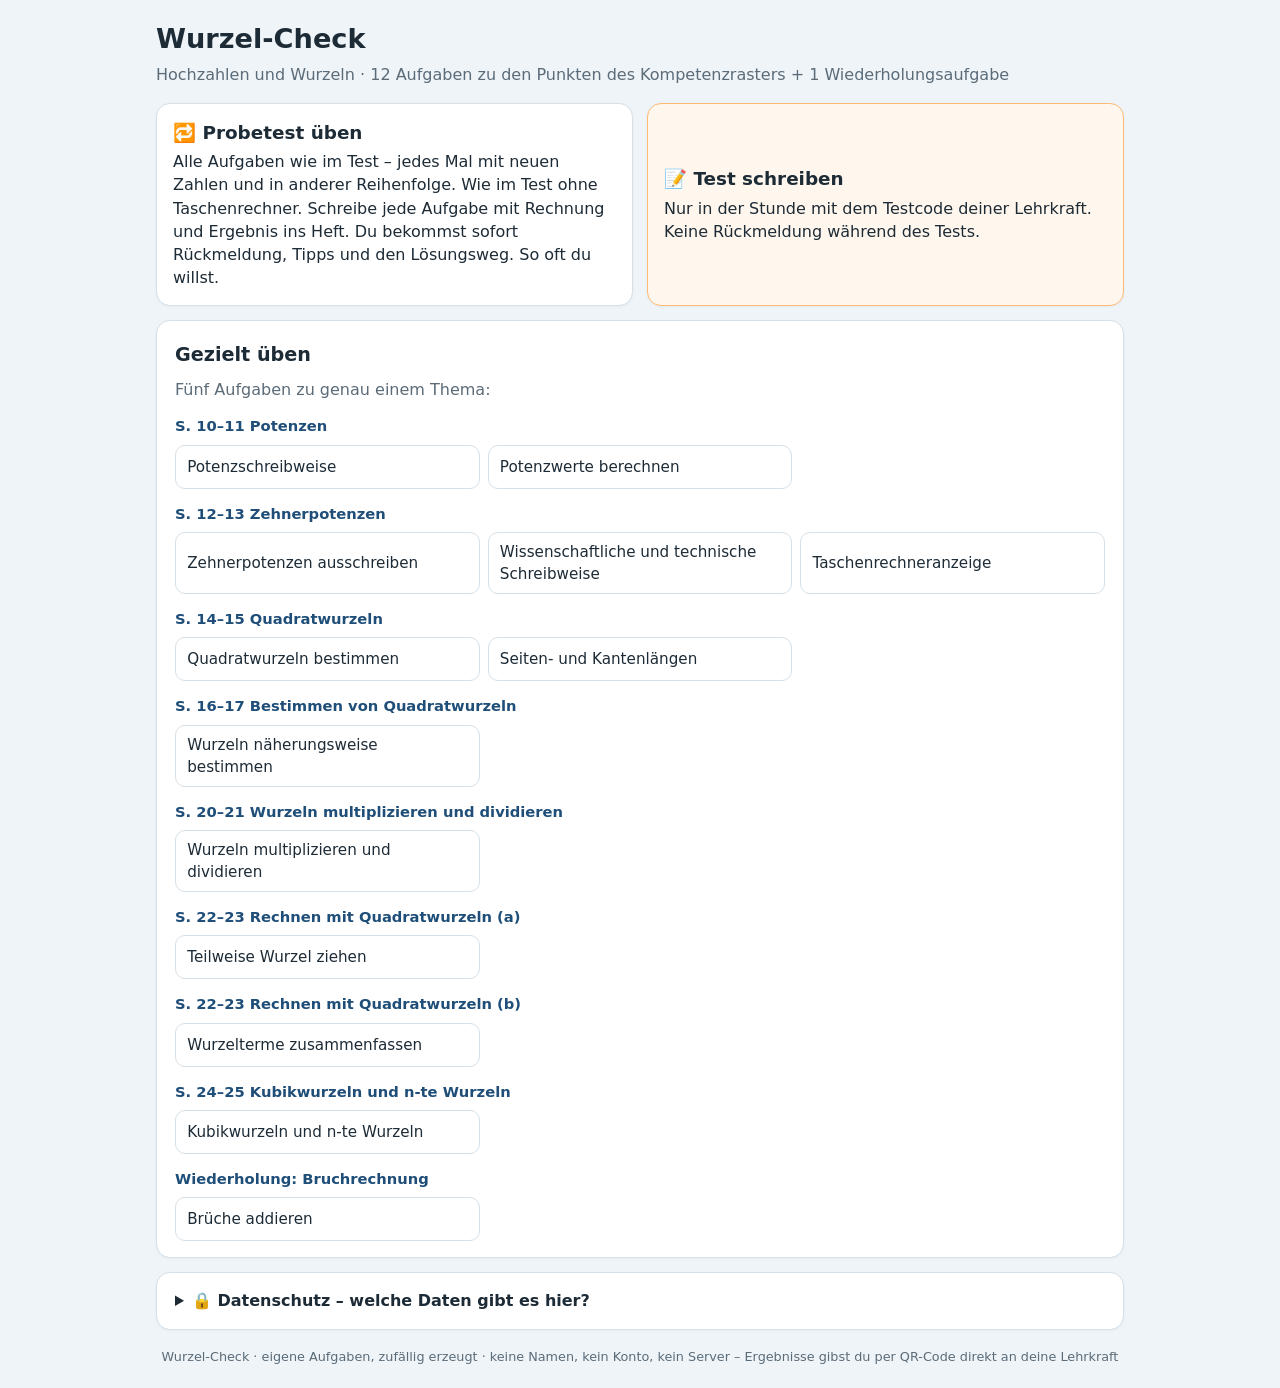
==== commit f9c5db8d: "Übung und Test: Auftrag „Ins Heft / Aufs Blatt“ – jede Aufgabe mit Rechenweg und Ergebnis aufschreib" ====
--- a/index.html
+++ b/index.html
@@ -4,7 +4,7 @@
 <meta charset="utf-8">
 <meta name="viewport" content="width=device-width, initial-scale=1">
 <title>Wurzel-Check</title>
-<link rel="stylesheet" href="style.css?v=20261022c">
+<link rel="stylesheet" href="style.css?v=20261102a">
 </head>
 <body>
 <main>
@@ -18,7 +18,7 @@
   <div class="card" id="nrCard"></div>
   <div class="modes">
     <button class="card mode" id="goPractice"><b>🔁 Probetest üben</b>
-      Alle Aufgaben wie im Test – jedes Mal mit neuen Zahlen und in anderer Reihenfolge. Wie im Test ohne Taschenrechner. Du bekommst sofort Rückmeldung, Tipps und den Lösungsweg. So oft du willst.</button>
+      Alle Aufgaben wie im Test – jedes Mal mit neuen Zahlen und in anderer Reihenfolge. Wie im Test ohne Taschenrechner. Schreibe jede Aufgabe mit Rechnung und Ergebnis ins Heft. Du bekommst sofort Rückmeldung, Tipps und den Lösungsweg. So oft du willst.</button>
     <button class="card mode test" id="goTest"><b>📝 Test schreiben</b>
       Nur in der Stunde mit dem Testcode deiner Lehrkraft. Keine Rückmeldung während des Tests.</button>
   </div>
@@ -49,6 +49,7 @@
 <!-- ============ ÜBUNG ============ -->
 <section id="vPractice" class="hidden">
   <div class="bar"><span class="chip" id="pProgress"></span><span class="chip" id="pScore"></span><span class="spacer"></span><button id="pHome">← Startseite</button></div>
+  <div class="heft">✎ <b>Ins Heft:</b> Schreibe jede Aufgabe ab, dazu deinen Rechenweg und das Ergebnis – z. B. <span class="nowrap">√3 · √12 = √36 = 6</span>. Erst dann tippst du das Ergebnis hier ein.</div>
   <div class="card" id="pCard"></div>
 </section>
 
@@ -71,6 +72,7 @@
 <section id="vTest" class="hidden">
   <div class="bar"><span class="chip test" id="tWho"></span><span class="chip" id="tCount"></span><span class="spacer"></span><button class="testbtn" id="tSubmit">Abgeben</button></div>
   <div class="notr">✏️ Der ganze Test ist <b>ohne Taschenrechner</b>.</div>
+  <div class="heft">✎ <b>Aufs Blatt:</b> Schreibe jede Aufgabe ab, dazu deinen Rechenweg und das Ergebnis – z. B. <span class="nowrap">√3 · √12 = √36 = 6</span>. Erst dann tippst du das Ergebnis hier ein.</div>
   <div id="tWarn"></div>
   <div class="nav" id="tNav"></div>
   <div class="card" id="tCard"></div>
@@ -90,7 +92,10 @@
 <script>
 "use strict";
 const VIEWS = ['vHome', 'vPractice', 'vLogin', 'vTest', 'vDone', 'vProof'];
-function show(v) { VIEWS.forEach(x => $(x).classList.toggle('hidden', x !== v)); window.scrollTo(0, 0); if (typeof keepAwake === 'function') keepAwake(v === 'vTest' || v === 'vDone'); }
+function show(v) {
+  if (v !== 'vPractice') $('pCard').innerHTML = '';   // keine unsichtbaren Eingabefelder zurücklassen
+  if (v !== 'vTest') $('tCard').innerHTML = '';
+  VIEWS.forEach(x => $(x).classList.toggle('hidden', x !== v)); window.scrollTo(0, 0); if (typeof keepAwake === 'function') keepAwake(v === 'vTest' || v === 'vDone'); }
 const store = {
   get(k) { try { return JSON.parse(localStorage.getItem(k)); } catch (e) { return null; } },
   set(k, v) { try { localStorage.setItem(k, JSON.stringify(v)); } catch (e) {} }
@@ -164,7 +169,10 @@
     box.classList.toggle('hidden', same);
   });
 }
-const readInputs = () => ({ a1: $('a1') ? $('a1').value : '', a2: $('a2') ? $('a2').value : '' });
+/* Eingaben IMMER aus der jeweiligen Karte lesen: Übung (pCard) und Test (tCard) erzeugen Felder mit denselben ids.
+   Früher las der Test per $('a1') das unsichtbare Feld einer zuvor geöffneten Übungsaufgabe (Fehler 23.10.2026). */
+const inField = (root, id) => root.querySelector('#' + id);
+const readInputs = root => ({ a1: inField(root, 'a1') ? inField(root, 'a1').value : '', a2: inField(root, 'a2') ? inField(root, 'a2').value : '' });
 
 /* ================= STARTSEITE ================= */
 function renderHome() {
@@ -252,13 +260,14 @@
     $('pCheck').onclick = () => practiceCheck();
   }
   else {
-    $('pCheck').onclick = () => { P.a = readInputs(); practiceCheck(); };
+    $('pCheck').onclick = () => { P.a = readInputs($('pCard')); practiceCheck(); };
     $('pCard').querySelectorAll('input').forEach(inp => inp.addEventListener('keydown', e => {
       if (e.key !== 'Enter') return;
-      if (inp.id === 'a1' && $('a2') && $('a2').value.trim() === '') { e.preventDefault(); $('a2').focus(); return; }   // erst ins zweite Feld
-      P.a = readInputs(); practiceCheck();
+      const a2 = inField($('pCard'), 'a2');
+      if (inp.id === 'a1' && a2 && a2.value.trim() === '') { e.preventDefault(); a2.focus(); return; }   // erst ins zweite Feld
+      P.a = readInputs($('pCard')); practiceCheck();
     }));
-    setTimeout(() => $('a1') && $('a1').focus({ preventScroll: true }), 50);
+    setTimeout(() => { const a1 = inField($('pCard'), 'a1'); if (a1) a1.focus({ preventScroll: true }); }, 50);
   }
   $('pHint').onclick = () => { if (!P.done) $('fb').innerHTML = `<div class="fb hint">💡 ${t.hint}</div>`; };
 }
@@ -380,7 +389,7 @@
 function captureCurrent() {
   if (!T || T.st.submitted) return;
   const t = T.tasks[T.st.cur];
-  if (t.type !== 'mc' && $('a1')) { T.st.answers[T.st.cur] = readInputs(); saveT(); }
+  if (t.type !== 'mc' && inField($('tCard'), 'a1')) { T.st.answers[T.st.cur] = readInputs($('tCard')); saveT(); }
 }
 function renderTest() {
   const st = T.st, t = T.tasks[st.cur];
@@ -463,6 +472,21 @@
     <p class="ovnext">👉 ${o.next}</p>
     ${o.areas.length ? `<h3>Diese Punkte im Kompetenzraster solltest du dir noch einmal anschauen</h3>${o.areas.map(areaRow).join('')}` : '<h3>🎉 Im Test war alles richtig.</h3>'}
   </div>`;
+}
+/* Nach dem Test: jede falsche bzw. halbe Aufgabe mit Aufgabe, eigener Eingabe und richtiger Lösung (Wunsch der Schüler) */
+function mistakesHtml(tasks, grades, answers) {
+  const wrong = tasks.map((t, i) => [t, i]).filter(([, i]) => grades[i] !== 2);
+  if (!wrong.length) return '';
+  return `<div class="mistakes"><h2 style="margin-top:0">Deine Fehler im Detail</h2>
+    <p class="muted" style="margin-top:0">Schau dir an, was du eingegeben hast und was richtig gewesen wäre. Tipp: Rechne die Aufgabe danach noch einmal selbst.</p>
+    ${wrong.map(([t, i]) => `<div class="mistake ${SLOTS[t.slot].review ? 'rev' : ''}">
+      <div class="qtitle">Aufgabe ${i + 1} · ${SLOTS[t.slot].area.replace(/^S\.\s*\d+\s*[–-]\s*\d+\s*/, '')} · ${grades[i] === 1 ? '<span class="g1">½ Punkt</span>' : '<span class="g0">0 Punkte</span>'}</div>
+      <div class="mq">${t.q}</div>
+      <div class="mrow"><span class="mlab">Deine Eingabe:</span> <span class="mbad">${grades[i] === -1 || !answers[i] ? 'keine Antwort' : answerText(t, answers[i])}</span></div>
+      <div class="mrow"><span class="mlab">Richtig wäre:</span> <span class="mgood">${correctText(t)}</span></div>
+      ${grades[i] === 1 ? '<div class="muted"><small>Der Wert stimmt, aber die Form noch nicht (nicht ganz vereinfacht bzw. nicht in der verlangten Schreibweise).</small></div>' : ''}
+      <details class="msol"><summary>Lösungsweg anzeigen</summary><ol class="sol">${t.sol.map(x => `<li>${x}</li>`).join('')}</ol></details>
+    </div>`).join('')}</div>`;
 }
 /* Übersicht als Bild (PNG) zeichnen – ohne Zusatzbibliothek, direkt auf ein Canvas */
 function overviewCanvas(o) {
@@ -533,6 +557,7 @@
     ${overviewHtml(ov)}
     <div class="btns" style="justify-content:center"><button class="primary" id="dSave">📥 Übersicht als Bild speichern</button></div>
     <p class="muted" style="margin:.2rem 0 0"><small>Oder einfach einen Screenshot machen (obere Taste + Lauter-Taste gleichzeitig).</small></p>
+    ${mistakesHtml(T.tasks, grades, st.answers)}
     <h2 style="margin-top:18px">Alle Aufgaben im Überblick</h2>
     ${rasterReport(T.tasks, grades)}
     <p class="muted"><small>½ = Wert richtig, aber nicht vollständig vereinfacht bzw. nicht in der verlangten Schreibweise.</small></p>
--- a/style.css
+++ b/style.css
@@ -128,11 +128,15 @@
   body{background:#fff}
   main>*:not(#printArea){display:none!important}
   #printArea{display:block}
-  .slips{display:grid;grid-template-columns:repeat(3,1fr);gap:0}
-  .slip{border:1px dashed #999;padding:14px 10px;text-align:center;font-size:12pt;break-inside:avoid}
-  .slip b{display:block;font-size:26pt;letter-spacing:.1em;margin:4px 0}
-  .slip .slipname{display:block;font-size:13pt;font-weight:700;margin-bottom:4px}
-  .keylist{border-collapse:collapse;width:100%;font-size:12pt;break-before:page}
+  .slippage{display:block;overflow:hidden;break-after:page;page-break-after:always;break-inside:avoid;page-break-inside:avoid}
+  .slip{float:left;box-sizing:border-box;width:33.33%;height:35mm;border:1px dashed #999;margin:0 0 -1px 0;padding:1.5mm 2mm;text-align:center;font-size:9pt;line-height:1.2;overflow:hidden;display:flex;flex-direction:column;justify-content:center;break-inside:avoid;page-break-inside:avoid}
+  .slip .sliplbl{display:block;color:#555}
+  .slip small{display:block;font-size:6.5pt;color:#555}
+  .slip b{display:block;font-size:22pt;letter-spacing:.1em;margin:1mm 0}
+  .slip .slipname{display:block;font-size:11pt;font-weight:700;margin-bottom:1mm}
+  .keylist{border-collapse:collapse;width:100%;font-size:12pt}
+  .keylist tr{break-inside:avoid;page-break-inside:avoid}
+  @page{size:A4;margin:12mm}
   .keylist td,.keylist th{border:1px solid #999;padding:6px 8px;text-align:left}
   .keylist td:first-child{width:5em;font-weight:700;text-align:center}
 }
@@ -205,3 +209,19 @@
 .ovnext{font-size:1.05rem;font-weight:700;margin:.4rem 0 .8rem}
 .filebtn{display:inline-flex;align-items:center;min-height:44px;padding:.55rem .9rem;border:1px solid var(--line);border-radius:10px;background:#fff;cursor:pointer;font-weight:600}
 .filebtn.primaryfile{background:var(--sea);border-color:var(--sea);color:#fff}
+
+/* Nach dem Test: Fehler im Detail */
+.mistakes{text-align:left;margin:18px 0 6px}
+.mistake{border:1px solid var(--line);border-left:5px solid var(--bad);border-radius:10px;padding:10px 14px;margin:10px 0;background:#fff}
+.mistake.rev{border-left-color:#14b8a6;background:#f0fdfa}
+.mistake .mq{margin:.3rem 0 .5rem;font-size:1.05rem}
+.mistake .mq .big{font-size:1.25rem}
+.mistake .mq .begriff{color:inherit;text-decoration:none;font-weight:inherit;padding:0;cursor:default}
+.mistake .mq .begriff::after{content:""}
+.mrow{margin:.15rem 0}
+.mlab{color:var(--muted);display:inline-block;min-width:7.5em}
+.mbad{color:var(--bad);font-weight:700}
+.mgood{color:var(--ok);font-weight:700}
+.msol summary{cursor:pointer;color:var(--sea);margin-top:.3rem;min-height:32px}
+.heft{background:#fff;border:1.5px solid #1f4e79;color:#1f2937;border-radius:10px;padding:8px 12px;margin-bottom:10px;font-size:1.05rem}
+.nowrap{white-space:nowrap}
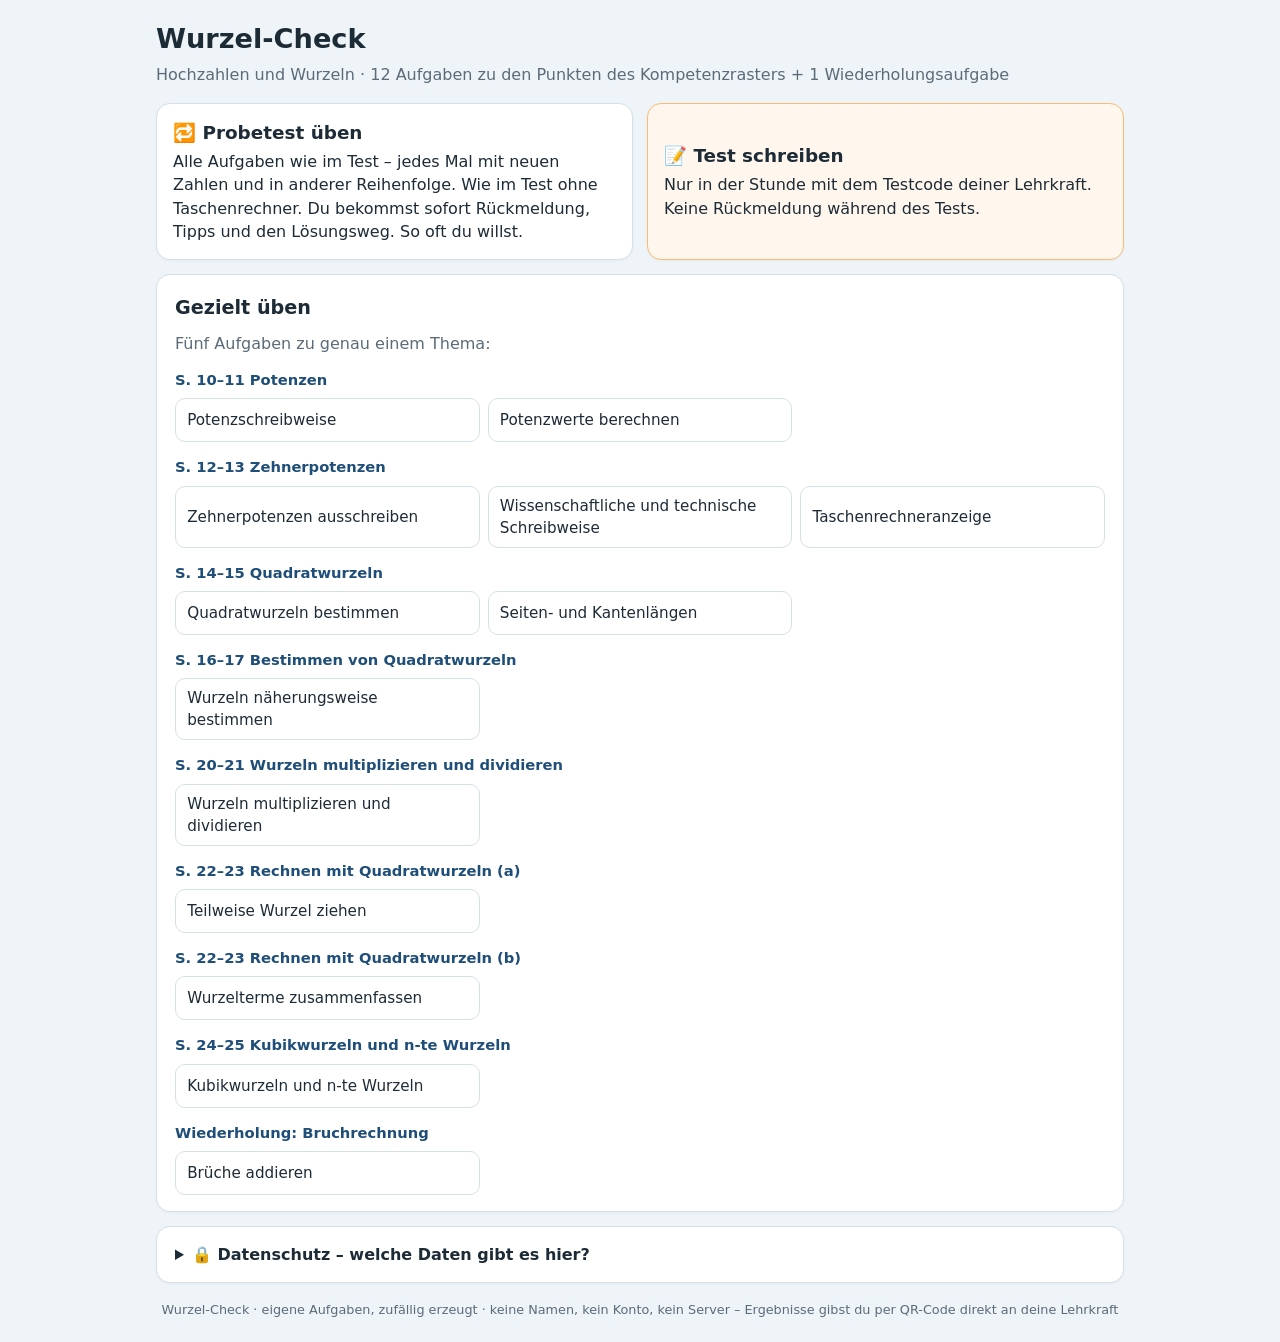
==== commit a8465b0f: "Revert "Übung und Test: Auftrag „Ins Heft / Aufs Blatt“ – jede Aufgabe mit Rechenweg und Ergebnis au" ====
--- a/index.html
+++ b/index.html
@@ -4,7 +4,7 @@
 <meta charset="utf-8">
 <meta name="viewport" content="width=device-width, initial-scale=1">
 <title>Wurzel-Check</title>
-<link rel="stylesheet" href="style.css?v=20261102a">
+<link rel="stylesheet" href="style.css?v=20261023a">
 </head>
 <body>
 <main>
@@ -18,7 +18,7 @@
   <div class="card" id="nrCard"></div>
   <div class="modes">
     <button class="card mode" id="goPractice"><b>🔁 Probetest üben</b>
-      Alle Aufgaben wie im Test – jedes Mal mit neuen Zahlen und in anderer Reihenfolge. Wie im Test ohne Taschenrechner. Schreibe jede Aufgabe mit Rechnung und Ergebnis ins Heft. Du bekommst sofort Rückmeldung, Tipps und den Lösungsweg. So oft du willst.</button>
+      Alle Aufgaben wie im Test – jedes Mal mit neuen Zahlen und in anderer Reihenfolge. Wie im Test ohne Taschenrechner. Du bekommst sofort Rückmeldung, Tipps und den Lösungsweg. So oft du willst.</button>
     <button class="card mode test" id="goTest"><b>📝 Test schreiben</b>
       Nur in der Stunde mit dem Testcode deiner Lehrkraft. Keine Rückmeldung während des Tests.</button>
   </div>
@@ -49,7 +49,6 @@
 <!-- ============ ÜBUNG ============ -->
 <section id="vPractice" class="hidden">
   <div class="bar"><span class="chip" id="pProgress"></span><span class="chip" id="pScore"></span><span class="spacer"></span><button id="pHome">← Startseite</button></div>
-  <div class="heft">✎ <b>Ins Heft:</b> Schreibe jede Aufgabe ab, dazu deinen Rechenweg und das Ergebnis – z. B. <span class="nowrap">√3 · √12 = √36 = 6</span>. Erst dann tippst du das Ergebnis hier ein.</div>
   <div class="card" id="pCard"></div>
 </section>
 
@@ -72,7 +71,6 @@
 <section id="vTest" class="hidden">
   <div class="bar"><span class="chip test" id="tWho"></span><span class="chip" id="tCount"></span><span class="spacer"></span><button class="testbtn" id="tSubmit">Abgeben</button></div>
   <div class="notr">✏️ Der ganze Test ist <b>ohne Taschenrechner</b>.</div>
-  <div class="heft">✎ <b>Aufs Blatt:</b> Schreibe jede Aufgabe ab, dazu deinen Rechenweg und das Ergebnis – z. B. <span class="nowrap">√3 · √12 = √36 = 6</span>. Erst dann tippst du das Ergebnis hier ein.</div>
   <div id="tWarn"></div>
   <div class="nav" id="tNav"></div>
   <div class="card" id="tCard"></div>
--- a/style.css
+++ b/style.css
@@ -223,5 +223,3 @@
 .mbad{color:var(--bad);font-weight:700}
 .mgood{color:var(--ok);font-weight:700}
 .msol summary{cursor:pointer;color:var(--sea);margin-top:.3rem;min-height:32px}
-.heft{background:#fff;border:1.5px solid #1f4e79;color:#1f2937;border-radius:10px;padding:8px 12px;margin-bottom:10px;font-size:1.05rem}
-.nowrap{white-space:nowrap}
